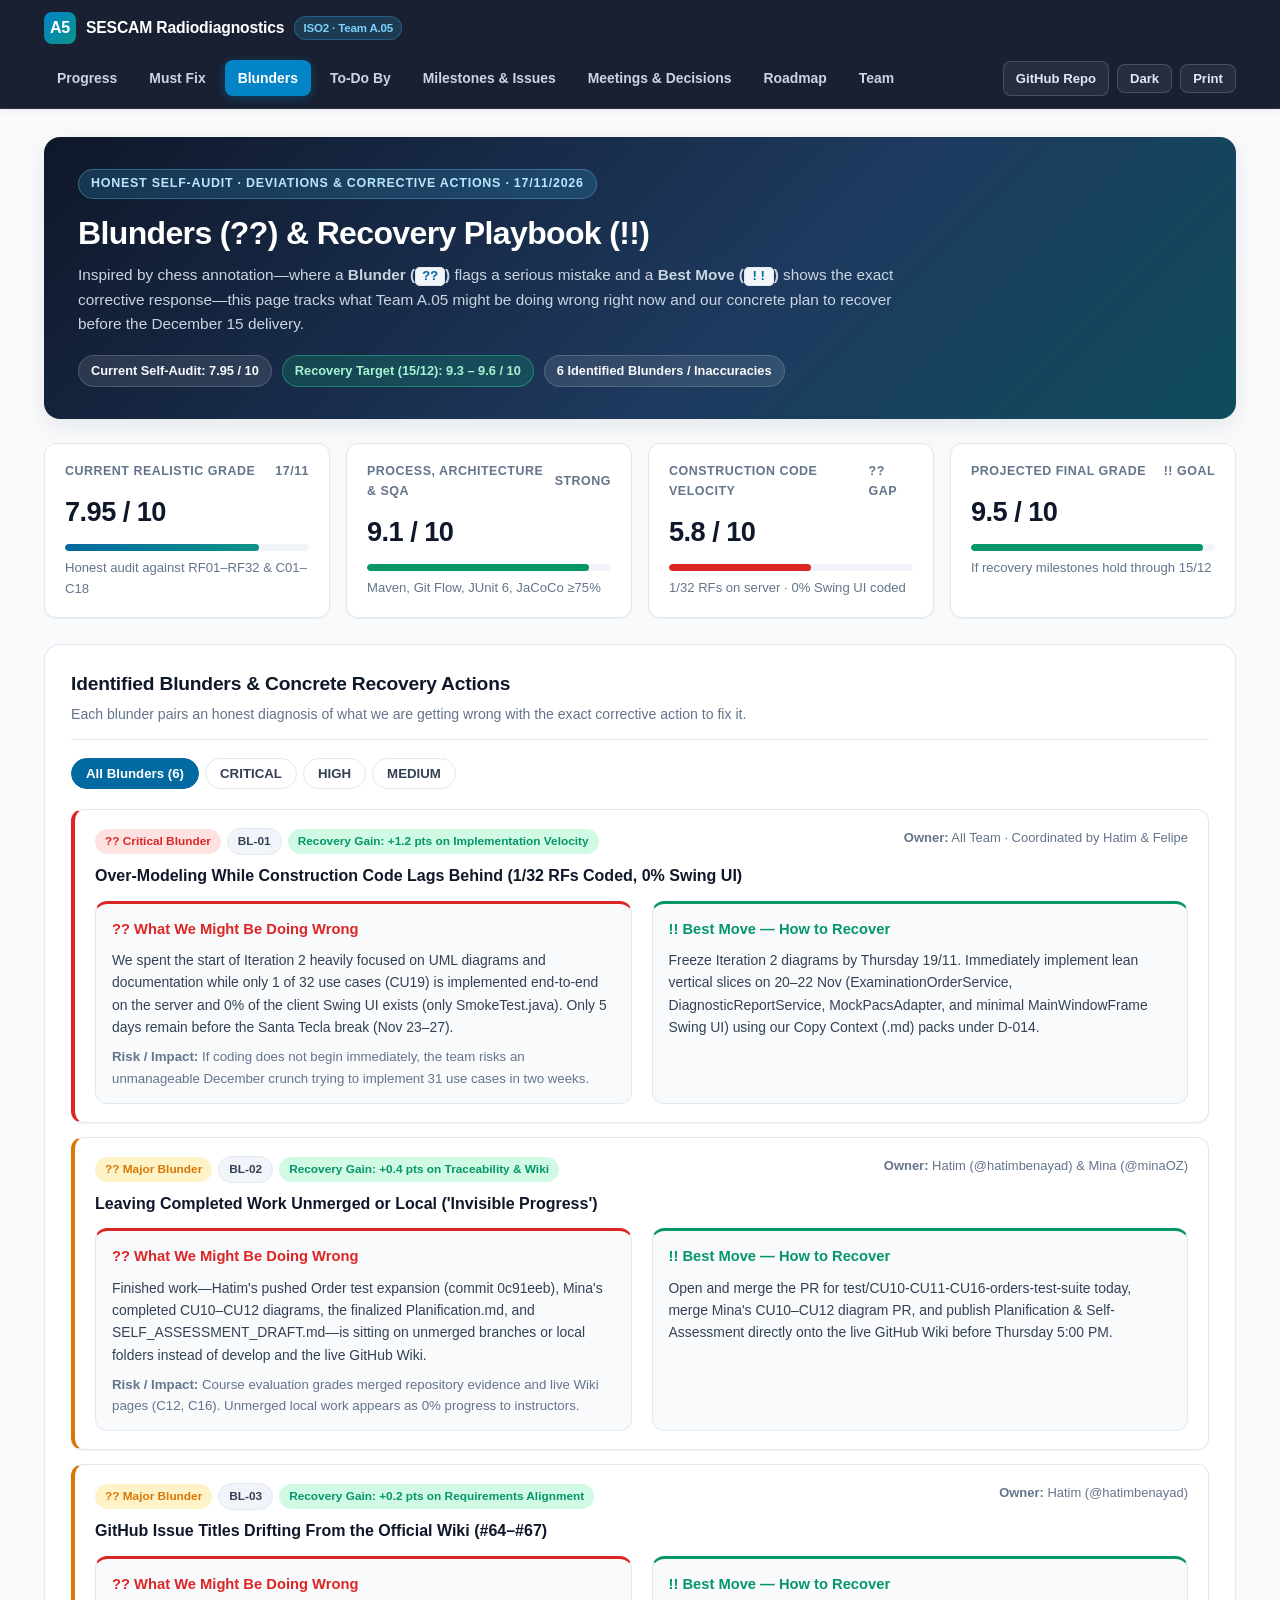
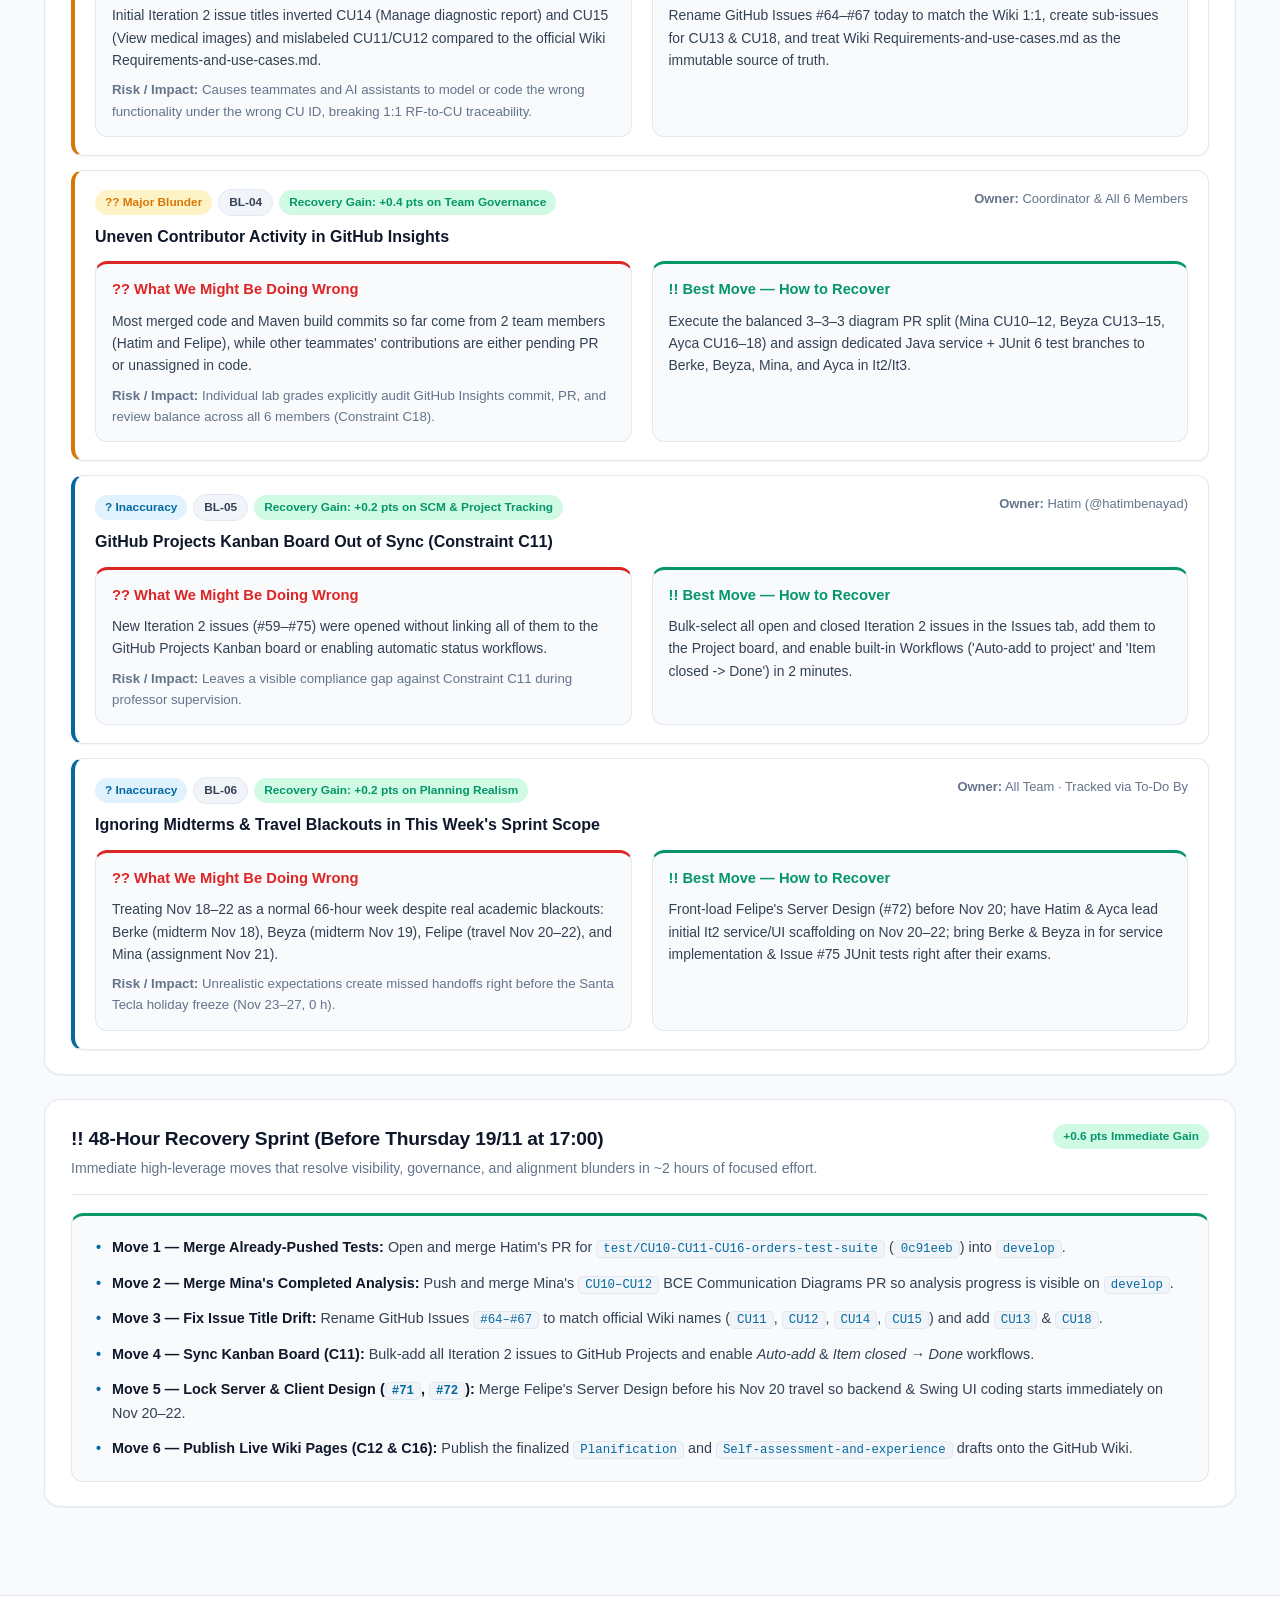
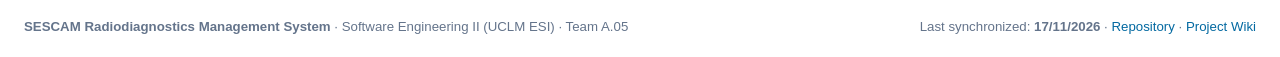
==== blunders.html @ 4b106497 "feat: add Blunders (??) & Recovery Playbook (!!) page with self-audit score and corrective actions" ====
<!DOCTYPE html>
<html lang="en">
<head>
  <meta charset="UTF-8">
  <meta name="viewport" content="width=device-width, initial-scale=1.0">
  <title>Blunders &amp; Recovery · SESCAM Radiodiagnostics (ISO2 Team A.05)</title>
  <link rel="stylesheet" href="style.css">
</head>
<body data-page="blunders">
  <div id="site-navbar"></div>

  <main class="container">
    <header class="page-hero">
      <div class="hero-eyebrow">Honest Self-Audit · Deviations &amp; Corrective Actions · 17/11/2026</div>
      <h1>Blunders (??) &amp; Recovery Playbook (!!)</h1>
      <p>
        Inspired by chess annotation—where a <strong>Blunder (<code>??</code>)</strong> flags a serious mistake and a <strong>Best Move (<code>!!</code>)</strong> shows the exact corrective response—this page tracks what Team A.05 might be doing wrong right now and our concrete plan to recover before the December 15 delivery.
      </p>
      <div class="hero-meta">
        <span class="meta-pill">Current Self-Audit: 7.95 / 10</span>
        <span class="meta-pill green">Recovery Target (15/12): 9.3 &ndash; 9.6 / 10</span>
        <span class="meta-pill">6 Identified Blunders / Inaccuracies</span>
      </div>
    </header>

    <!-- Honest Grade Breakdown KPIs -->
    <section class="kpi-grid" aria-label="Self-audit grade summary">
      <div class="kpi-card">
        <div class="kpi-label"><span>Current Realistic Grade</span><span>17/11</span></div>
        <div class="kpi-value">7.95 / 10</div>
        <div class="progress-bar"><div class="progress-fill" style="width: 79.5%"></div></div>
        <div class="kpi-sub">Honest audit against RF01–RF32 &amp; C01–C18</div>
      </div>
      <div class="kpi-card">
        <div class="kpi-label"><span>Process, Architecture &amp; SQA</span><span>Strong</span></div>
        <div class="kpi-value">9.1 / 10</div>
        <div class="progress-bar"><div class="progress-fill green" style="width: 91%"></div></div>
        <div class="kpi-sub">Maven, Git Flow, JUnit 6, JaCoCo &ge;75%</div>
      </div>
      <div class="kpi-card">
        <div class="kpi-label"><span>Construction Code Velocity</span><span>?? Gap</span></div>
        <div class="kpi-value">5.8 / 10</div>
        <div class="progress-bar"><div class="progress-fill" style="width: 58%; background: var(--danger);"></div></div>
        <div class="kpi-sub">1/32 RFs on server · 0% Swing UI coded</div>
      </div>
      <div class="kpi-card">
        <div class="kpi-label"><span>Projected Final Grade</span><span>!! Goal</span></div>
        <div class="kpi-value">9.5 / 10</div>
        <div class="progress-bar"><div class="progress-fill green" style="width: 95%"></div></div>
        <div class="kpi-sub">If recovery milestones hold through 15/12</div>
      </div>
    </section>

    <!-- Blunders & Recovery Cards -->
    <section class="section-card">
      <div class="section-header">
        <div>
          <h2>Identified Blunders &amp; Concrete Recovery Actions</h2>
          <p>Each blunder pairs an honest diagnosis of what we are getting wrong with the exact corrective action to fix it.</p>
        </div>
      </div>

      <div class="toolbar">
        <div id="blunder-filters" class="filter-group"></div>
      </div>

      <div id="blunders-list" class="issue-list"></div>
    </section>

    <!-- 48-Hour Quick-Win Recovery Plan -->
    <section class="section-card">
      <div class="section-header">
        <div>
          <h2>!! 48-Hour Recovery Sprint (Before Thursday 19/11 at 17:00)</h2>
          <p>Immediate high-leverage moves that resolve visibility, governance, and alignment blunders in ~2 hours of focused effort.</p>
        </div>
        <span class="badge badge-done">+0.6 pts Immediate Gain</span>
      </div>
      <div class="panel success-accent">
        <ul class="clean-list">
          <li><strong>Move 1 — Merge Already-Pushed Tests:</strong> Open and merge Hatim's PR for <code>test/CU10-CU11-CU16-orders-test-suite</code> (<code>0c91eeb</code>) into <code>develop</code>.</li>
          <li><strong>Move 2 — Merge Mina's Completed Analysis:</strong> Push and merge Mina's <code>CU10–CU12</code> BCE Communication Diagrams PR so analysis progress is visible on <code>develop</code>.</li>
          <li><strong>Move 3 — Fix Issue Title Drift:</strong> Rename GitHub Issues <code>#64–#67</code> to match official Wiki names (<code>CU11</code>, <code>CU12</code>, <code>CU14</code>, <code>CU15</code>) and add <code>CU13</code> &amp; <code>CU18</code>.</li>
          <li><strong>Move 4 — Sync Kanban Board (C11):</strong> Bulk-add all Iteration 2 issues to GitHub Projects and enable <em>Auto-add</em> &amp; <em>Item closed &rarr; Done</em> workflows.</li>
          <li><strong>Move 5 — Lock Server &amp; Client Design (<code>#71</code>, <code>#72</code>):</strong> Merge Felipe's Server Design before his Nov 20 travel so backend &amp; Swing UI coding starts immediately on Nov 20–22.</li>
          <li><strong>Move 6 — Publish Live Wiki Pages (C12 &amp; C16):</strong> Publish the finalized <code>Planification</code> and <code>Self-assessment-and-experience</code> drafts onto the GitHub Wiki.</li>
        </ul>
      </div>
    </section>
  </main>

  <div id="site-footer"></div>
  <script src="data.js"></script>
  <script src="app.js"></script>
</body>
</html>
---- style.css ----
/* ==========================================================================
   SESCAM Radiodiagnostics — Team A.05 Engineering Portal
   Software Engineering II (UCLM ESI) · Unified Process & RADIT Hub
   ========================================================================== */

:root {
  --bg: #f8fafc;
  --surface: #ffffff;
  --surface-subtle: #f1f5f9;
  --border: #e2e8f0;
  --border-strong: #cbd5e1;

  --text-main: #0f172a;
  --text-secondary: #334155;
  --text-muted: #64748b;

  --primary: #0369a1;
  --primary-hover: #075985;
  --primary-soft: #e0f2fe;
  --accent: #0d9488;
  --accent-soft: #ccfbf1;

  --success: #059669;
  --success-soft: #d1fae5;
  --warning: #d97706;
  --warning-soft: #fef3c7;
  --danger: #dc2626;
  --danger-soft: #fee2e2;
  --purple: #7c3aed;
  --purple-soft: #ede9fe;

  --nav-bg: rgba(15, 23, 42, 0.96);
  --shadow-xs: 0 1px 2px rgba(15, 23, 42, 0.05);
  --shadow-sm: 0 2px 6px rgba(15, 23, 42, 0.06);
  --shadow-md: 0 8px 24px rgba(15, 23, 42, 0.08);
  --radius-sm: 8px;
  --radius-md: 12px;
  --radius-lg: 16px;
  --font-sans: -apple-system, BlinkMacSystemFont, "Segoe UI", Inter, Roboto, Helvetica, Arial, sans-serif;
  --font-mono: ui-monospace, SFMono-Regular, Menlo, Monaco, Consolas, "Liberation Mono", monospace;
}

[data-theme="dark"] {
  --bg: #0b1120;
  --surface: #111c32;
  --surface-subtle: #1b2842;
  --border: #243451;
  --border-strong: #33476b;

  --text-main: #f1f5f9;
  --text-secondary: #cbd5e1;
  --text-muted: #94a3b8;

  --primary: #38bdf8;
  --primary-hover: #7dd3fc;
  --primary-soft: rgba(56, 189, 248, 0.14);
  --accent: #2dd4bf;
  --accent-soft: rgba(45, 212, 191, 0.14);

  --success: #34d399;
  --success-soft: rgba(52, 211, 153, 0.14);
  --warning: #fbbf24;
  --warning-soft: rgba(251, 191, 36, 0.15);
  --danger: #f87171;
  --danger-soft: rgba(248, 113, 113, 0.15);
  --purple: #a78bfa;
  --purple-soft: rgba(167, 139, 250, 0.15);

  --shadow-xs: 0 1px 2px rgba(0, 0, 0, 0.3);
  --shadow-sm: 0 2px 8px rgba(0, 0, 0, 0.35);
  --shadow-md: 0 10px 28px rgba(0, 0, 0, 0.45);
}

*, *::before, *::after {
  box-sizing: border-box;
  margin: 0;
  padding: 0;
}

html {
  scroll-behavior: smooth;
}

body {
  font-family: var(--font-sans);
  background: var(--bg);
  color: var(--text-main);
  line-height: 1.6;
  min-height: 100vh;
  display: flex;
  flex-direction: column;
  transition: background 0.2s ease, color 0.2s ease;
}

a {
  color: var(--primary);
  text-decoration: none;
}
a:hover {
  text-decoration: underline;
}

code {
  font-family: var(--font-mono);
  font-size: 0.86em;
  background: var(--surface-subtle);
  border: 1px solid var(--border);
  padding: 1px 6px;
  border-radius: 5px;
  color: var(--primary);
}

/* ==========================================================================
   TOP NAVIGATION
   ========================================================================== */
.navbar {
  position: sticky;
  top: 0;
  z-index: 100;
  background: var(--nav-bg);
  backdrop-filter: blur(10px);
  border-bottom: 1px solid rgba(255, 255, 255, 0.09);
  box-shadow: var(--shadow-sm);
}

.navbar-inner {
  max-width: 1240px;
  margin: 0 auto;
  padding: 12px 24px;
  display: flex;
  align-items: center;
  justify-content: space-between;
  gap: 16px;
  flex-wrap: wrap;
}

.brand {
  display: flex;
  align-items: center;
  gap: 10px;
  color: #ffffff;
  font-weight: 700;
  font-size: 0.98rem;
  letter-spacing: -0.01em;
}
.brand:hover {
  text-decoration: none;
}

.brand-mark {
  display: inline-flex;
  align-items: center;
  justify-content: center;
  width: 32px;
  height: 32px;
  border-radius: 8px;
  background: linear-gradient(135deg, #0284c7, #0d9488);
  color: #fff;
  font-size: 1rem;
  font-weight: 800;
}

.brand-sub {
  font-size: 0.72rem;
  font-weight: 600;
  padding: 2px 8px;
  border-radius: 999px;
  background: rgba(56, 189, 248, 0.16);
  color: #7dd3fc;
  border: 1px solid rgba(56, 189, 248, 0.3);
}

.nav-links {
  list-style: none;
  display: flex;
  align-items: center;
  gap: 6px;
  flex-wrap: wrap;
}

.nav-links a {
  display: inline-flex;
  align-items: center;
  gap: 6px;
  padding: 7px 13px;
  border-radius: 8px;
  font-size: 0.87rem;
  font-weight: 600;
  color: #cbd5e1;
  transition: background 0.15s ease, color 0.15s ease;
}

.nav-links a:hover {
  background: rgba(255, 255, 255, 0.08);
  color: #ffffff;
  text-decoration: none;
}

.nav-links a.active {
  background: #0284c7;
  color: #ffffff;
  box-shadow: 0 2px 10px rgba(2, 132, 199, 0.35);
}

.nav-actions {
  display: flex;
  align-items: center;
  gap: 8px;
}

.nav-btn {
  display: inline-flex;
  align-items: center;
  gap: 6px;
  padding: 6px 12px;
  border-radius: 8px;
  border: 1px solid rgba(255, 255, 255, 0.16);
  background: rgba(255, 255, 255, 0.06);
  color: #e2e8f0;
  font-size: 0.82rem;
  font-weight: 600;
  cursor: pointer;
  transition: background 0.15s ease;
}
.nav-btn:hover {
  background: rgba(255, 255, 255, 0.14);
}

/* ==========================================================================
   MAIN LAYOUT & PAGE HEADER
   ========================================================================== */
.container {
  max-width: 1240px;
  width: 100%;
  margin: 0 auto;
  padding: 28px 24px 64px;
  flex: 1;
}

.page-hero {
  background: linear-gradient(135deg, #0f172a 0%, #1e3a5f 60%, #0f4c5c 100%);
  color: #ffffff;
  border-radius: var(--radius-lg);
  padding: 32px 34px;
  margin-bottom: 24px;
  box-shadow: var(--shadow-md);
  position: relative;
  overflow: hidden;
}

.hero-eyebrow {
  display: inline-flex;
  align-items: center;
  gap: 8px;
  font-size: 0.78rem;
  font-weight: 700;
  text-transform: uppercase;
  letter-spacing: 0.06em;
  padding: 4px 12px;
  border-radius: 999px;
  background: rgba(56, 189, 248, 0.18);
  color: #bae6fd;
  border: 1px solid rgba(125, 211, 252, 0.3);
  margin-bottom: 14px;
}

.page-hero h1 {
  font-size: clamp(1.55rem, 2.5vw, 2.1rem);
  font-weight: 800;
  letter-spacing: -0.02em;
  line-height: 1.25;
  margin-bottom: 10px;
}

.page-hero p {
  color: #cbd5e1;
  font-size: 0.96rem;
  max-width: 860px;
}

.hero-meta {
  display: flex;
  flex-wrap: wrap;
  gap: 10px;
  margin-top: 18px;
}

.meta-pill {
  display: inline-flex;
  align-items: center;
  gap: 6px;
  font-size: 0.8rem;
  font-weight: 600;
  padding: 5px 12px;
  border-radius: 999px;
  background: rgba(255, 255, 255, 0.1);
  border: 1px solid rgba(255, 255, 255, 0.16);
  color: #f8fafc;
}
.meta-pill.green {
  background: rgba(16, 185, 129, 0.2);
  border-color: rgba(52, 211, 153, 0.4);
  color: #a7f3d0;
}

/* Purpose Notice Banner */
.purpose-banner {
  background: var(--surface);
  border: 1px solid var(--border);
  border-left: 5px solid var(--primary);
  border-radius: var(--radius-md);
  padding: 20px 24px;
  margin-bottom: 24px;
  box-shadow: var(--shadow-xs);
  display: flex;
  gap: 16px;
  align-items: flex-start;
}

.purpose-icon {
  flex-shrink: 0;
  width: 40px;
  height: 40px;
  border-radius: 10px;
  background: var(--primary-soft);
  color: var(--primary);
  display: flex;
  align-items: center;
  justify-content: center;
  font-size: 1.25rem;
}

.purpose-banner h2 {
  font-size: 1.02rem;
  font-weight: 700;
  margin-bottom: 4px;
  color: var(--text-main);
}

.purpose-banner p {
  font-size: 0.91rem;
  color: var(--text-secondary);
}

/* ==========================================================================
   KPI & QUICK-NAV GRIDS
   ========================================================================== */
.kpi-grid {
  display: grid;
  grid-template-columns: repeat(auto-fit, minmax(220px, 1fr));
  gap: 16px;
  margin-bottom: 26px;
}

.kpi-card {
  background: var(--surface);
  border: 1px solid var(--border);
  border-radius: var(--radius-md);
  padding: 18px 20px;
  box-shadow: var(--shadow-xs);
}

.kpi-label {
  font-size: 0.78rem;
  font-weight: 700;
  text-transform: uppercase;
  letter-spacing: 0.04em;
  color: var(--text-muted);
  display: flex;
  justify-content: space-between;
  align-items: center;
  margin-bottom: 8px;
}

.kpi-value {
  font-size: 1.7rem;
  font-weight: 800;
  color: var(--text-main);
  letter-spacing: -0.02em;
}

.kpi-sub {
  font-size: 0.82rem;
  color: var(--text-muted);
  margin-top: 6px;
}

.progress-bar {
  height: 7px;
  background: var(--surface-subtle);
  border-radius: 999px;
  overflow: hidden;
  margin-top: 10px;
}

.progress-fill {
  height: 100%;
  border-radius: 999px;
  background: linear-gradient(90deg, var(--primary), var(--accent));
}
.progress-fill.green {
  background: var(--success);
}

/* Hub Directory Cards */
.hub-grid {
  display: grid;
  grid-template-columns: repeat(auto-fit, minmax(290px, 1fr));
  gap: 16px;
  margin-bottom: 28px;
}

.hub-card {
  display: flex;
  flex-direction: column;
  justify-content: space-between;
  background: var(--surface);
  border: 1px solid var(--border);
  border-radius: var(--radius-md);
  padding: 20px;
  box-shadow: var(--shadow-xs);
  transition: transform 0.15s ease, border-color 0.15s ease, box-shadow 0.15s ease;
  color: inherit;
}

.hub-card:hover {
  transform: translateY(-2px);
  border-color: var(--primary);
  box-shadow: var(--shadow-md);
  text-decoration: none;
}

.hub-card-top {
  display: flex;
  align-items: center;
  justify-content: space-between;
  margin-bottom: 10px;
}

.hub-card h3 {
  font-size: 1.02rem;
  font-weight: 700;
  color: var(--text-main);
}

.hub-card p {
  font-size: 0.87rem;
  color: var(--text-muted);
  margin-bottom: 14px;
}

.hub-card-link {
  font-size: 0.84rem;
  font-weight: 700;
  color: var(--primary);
}

/* ==========================================================================
   SECTIONS, CARDS & BADGES
   ========================================================================== */
.section-card {
  background: var(--surface);
  border: 1px solid var(--border);
  border-radius: var(--radius-lg);
  padding: 24px 26px;
  margin-bottom: 24px;
  box-shadow: var(--shadow-xs);
}

.section-header {
  display: flex;
  align-items: flex-start;
  justify-content: space-between;
  gap: 14px;
  flex-wrap: wrap;
  margin-bottom: 18px;
  padding-bottom: 14px;
  border-bottom: 1px solid var(--border);
}

.section-header h2 {
  font-size: 1.2rem;
  font-weight: 800;
  letter-spacing: -0.01em;
  display: flex;
  align-items: center;
  gap: 8px;
}

.section-header p {
  font-size: 0.88rem;
  color: var(--text-muted);
  margin-top: 3px;
}

.two-col {
  display: grid;
  grid-template-columns: repeat(auto-fit, minmax(360px, 1fr));
  gap: 20px;
}

.panel {
  background: var(--bg);
  border: 1px solid var(--border);
  border-radius: var(--radius-md);
  padding: 20px;
}

.panel.success-accent {
  border-top: 3px solid var(--success);
}
.panel.primary-accent {
  border-top: 3px solid var(--primary);
}
.panel.warning-accent {
  border-top: 3px solid var(--warning);
}
.panel.danger-accent {
  border-top: 3px solid var(--danger);
}
.panel.purple-accent {
  border-top: 3px solid var(--purple);
}

.panel h3 {
  font-size: 1.02rem;
  font-weight: 700;
  margin-bottom: 14px;
  display: flex;
  align-items: center;
  justify-content: space-between;
  gap: 8px;
}

.clean-list {
  list-style: none;
  display: flex;
  flex-direction: column;
  gap: 12px;
}

.clean-list li {
  font-size: 0.9rem;
  color: var(--text-secondary);
  padding-left: 20px;
  position: relative;
}

.clean-list li::before {
  content: "•";
  position: absolute;
  left: 4px;
  color: var(--primary);
  font-weight: 800;
}

.clean-list strong {
  color: var(--text-main);
}

/* Badges */
.badge {
  display: inline-flex;
  align-items: center;
  gap: 5px;
  font-size: 0.74rem;
  font-weight: 700;
  padding: 3px 10px;
  border-radius: 999px;
  white-space: nowrap;
}

.badge-done {
  background: var(--success-soft);
  color: var(--success);
}
.badge-progress {
  background: var(--primary-soft);
  color: var(--primary);
}
.badge-open {
  background: var(--warning-soft);
  color: var(--warning);
}
.badge-critical {
  background: var(--danger-soft);
  color: var(--danger);
}
.badge-planned {
  background: var(--purple-soft);
  color: var(--purple);
}
.badge-neutral {
  background: var(--surface-subtle);
  color: var(--text-secondary);
  border: 1px solid var(--border);
}

/* ==========================================================================
   FILTERS & BUTTONS
   ========================================================================== */
.toolbar {
  display: flex;
  flex-wrap: wrap;
  align-items: center;
  justify-content: space-between;
  gap: 12px;
  margin-bottom: 20px;
}

.filter-group {
  display: flex;
  flex-wrap: wrap;
  gap: 6px;
}

.filter-btn {
  padding: 7px 14px;
  border-radius: 999px;
  border: 1px solid var(--border);
  background: var(--surface);
  color: var(--text-secondary);
  font-size: 0.83rem;
  font-weight: 600;
  cursor: pointer;
  transition: all 0.15s ease;
}

.filter-btn:hover {
  border-color: var(--primary);
  color: var(--primary);
}

.filter-btn.active {
  background: var(--primary);
  border-color: var(--primary);
  color: #ffffff;
}

.search-input {
  padding: 8px 14px;
  border-radius: 999px;
  border: 1px solid var(--border);
  background: var(--surface);
  color: var(--text-main);
  font-size: 0.86rem;
  min-width: 240px;
  outline: none;
}
.search-input:focus {
  border-color: var(--primary);
  box-shadow: 0 0 0 3px var(--primary-soft);
}

.btn {
  display: inline-flex;
  align-items: center;
  gap: 6px;
  padding: 7px 13px;
  border-radius: var(--radius-sm);
  border: 1px solid var(--border);
  background: var(--surface);
  color: var(--text-main);
  font-size: 0.82rem;
  font-weight: 600;
  cursor: pointer;
  transition: all 0.15s ease;
}

.btn:hover {
  border-color: var(--primary);
  color: var(--primary);
  text-decoration: none;
}

.btn-primary {
  background: var(--primary);
  border-color: var(--primary);
  color: #ffffff;
}
.btn-primary:hover {
  background: var(--primary-hover);
  border-color: var(--primary-hover);
  color: #ffffff;
}

.btn-accent {
  background: var(--accent);
  border-color: var(--accent);
  color: #ffffff;
}
.btn-accent:hover {
  filter: brightness(0.94);
  color: #ffffff;
}

/* ==========================================================================
   ISSUE & TASK CARDS
   ========================================================================== */
.issue-list {
  display: flex;
  flex-direction: column;
  gap: 14px;
}

.issue-card {
  background: var(--surface);
  border: 1px solid var(--border);
  border-left: 4px solid var(--primary);
  border-radius: var(--radius-md);
  padding: 18px 20px;
  box-shadow: var(--shadow-xs);
  transition: border-color 0.15s ease, box-shadow 0.15s ease;
}
.issue-card:hover {
  box-shadow: var(--shadow-sm);
}
.issue-card.status-done {
  border-left-color: var(--success);
}
.issue-card.status-open {
  border-left-color: var(--warning);
}
.issue-card.status-planned {
  border-left-color: var(--purple);
}
.issue-card.status-critical {
  border-left-color: var(--danger);
}

.issue-top {
  display: flex;
  align-items: flex-start;
  justify-content: space-between;
  gap: 12px;
  flex-wrap: wrap;
  margin-bottom: 8px;
}

.issue-badges {
  display: flex;
  flex-wrap: wrap;
  align-items: center;
  gap: 6px;
}

.issue-title {
  font-size: 1rem;
  font-weight: 700;
  color: var(--text-main);
  margin-bottom: 6px;
}

.issue-desc {
  font-size: 0.88rem;
  color: var(--text-secondary);
  margin-bottom: 12px;
}

.issue-meta {
  display: flex;
  flex-wrap: wrap;
  gap: 14px;
  font-size: 0.81rem;
  color: var(--text-muted);
  margin-bottom: 14px;
}

.issue-actions {
  display: flex;
  flex-wrap: wrap;
  gap: 8px;
  padding-top: 12px;
  border-top: 1px solid var(--border);
}

/* ==========================================================================
   TIMELINE & TABLES (ROADMAP / TEAM)
   ========================================================================== */
.timeline {
  display: flex;
  flex-direction: column;
  gap: 16px;
}

.timeline-item {
  display: grid;
  grid-template-columns: 190px 1fr;
  gap: 20px;
  background: var(--surface);
  border: 1px solid var(--border);
  border-radius: var(--radius-md);
  padding: 20px;
  box-shadow: var(--shadow-xs);
}

.timeline-item.active-phase {
  border: 2px solid var(--primary);
  box-shadow: 0 4px 18px rgba(3, 105, 161, 0.14);
}

.timeline-item.freeze-phase {
  background: var(--surface-subtle);
  border-style: dashed;
}

.timeline-left {
  border-right: 1px solid var(--border);
  padding-right: 16px;
}

.timeline-phase-tag {
  font-size: 0.78rem;
  font-weight: 800;
  text-transform: uppercase;
  letter-spacing: 0.05em;
  color: var(--primary);
  margin-bottom: 4px;
}

.timeline-dates {
  font-size: 0.84rem;
  font-weight: 600;
  color: var(--text-main);
  margin-bottom: 8px;
}

.data-table-wrap {
  overflow-x: auto;
}

.data-table {
  width: 100%;
  border-collapse: collapse;
  font-size: 0.88rem;
}

.data-table th,
.data-table td {
  text-align: left;
  padding: 12px 14px;
  border-bottom: 1px solid var(--border);
  vertical-align: top;
}

.data-table th {
  font-size: 0.76rem;
  font-weight: 700;
  text-transform: uppercase;
  letter-spacing: 0.04em;
  color: var(--text-muted);
  background: var(--surface-subtle);
}

.data-table tbody tr:hover {
  background: var(--surface-subtle);
}

/* Team Cards */
.team-grid {
  display: grid;
  grid-template-columns: repeat(auto-fit, minmax(320px, 1fr));
  gap: 18px;
}

.member-card {
  background: var(--surface);
  border: 1px solid var(--border);
  border-radius: var(--radius-md);
  padding: 20px;
  box-shadow: var(--shadow-xs);
  display: flex;
  flex-direction: column;
  gap: 12px;
}

.member-header {
  display: flex;
  align-items: center;
  gap: 12px;
}

.avatar {
  width: 44px;
  height: 44px;
  border-radius: 12px;
  background: linear-gradient(135deg, #0284c7, #0d9488);
  color: #ffffff;
  font-weight: 800;
  font-size: 0.95rem;
  display: flex;
  align-items: center;
  justify-content: center;
  flex-shrink: 0;
}

.member-name {
  font-size: 1rem;
  font-weight: 700;
  color: var(--text-main);
}

.member-role {
  font-size: 0.82rem;
  color: var(--text-muted);
}

.member-kv {
  font-size: 0.86rem;
  color: var(--text-secondary);
}
.member-kv strong {
  color: var(--text-main);
}

/* ==========================================================================
   MODAL & TOAST
   ========================================================================== */
.modal-backdrop {
  position: fixed;
  inset: 0;
  background: rgba(15, 23, 42, 0.65);
  backdrop-filter: blur(4px);
  display: none;
  align-items: center;
  justify-content: center;
  padding: 20px;
  z-index: 200;
}

.modal-backdrop.open {
  display: flex;
}

.modal-box {
  background: var(--surface);
  border: 1px solid var(--border);
  border-radius: var(--radius-lg);
  max-width: 820px;
  width: 100%;
  max-height: 85vh;
  display: flex;
  flex-direction: column;
  box-shadow: var(--shadow-md);
}

.modal-head {
  padding: 16px 22px;
  border-bottom: 1px solid var(--border);
  display: flex;
  align-items: center;
  justify-content: space-between;
  gap: 12px;
}

.modal-head h3 {
  font-size: 1rem;
  font-weight: 700;
}

.modal-body {
  padding: 18px 22px;
  overflow-y: auto;
  flex: 1;
}

.context-pre {
  font-family: var(--font-mono);
  font-size: 0.82rem;
  line-height: 1.55;
  white-space: pre-wrap;
  word-break: break-word;
  background: var(--surface-subtle);
  border: 1px solid var(--border);
  border-radius: var(--radius-sm);
  padding: 16px;
  color: var(--text-main);
}

.modal-foot {
  padding: 14px 22px;
  border-top: 1px solid var(--border);
  display: flex;
  justify-content: flex-end;
  gap: 8px;
}

.toast {
  position: fixed;
  bottom: 24px;
  right: 24px;
  background: #0f172a;
  color: #ffffff;
  padding: 12px 18px;
  border-radius: 10px;
  font-size: 0.87rem;
  font-weight: 600;
  box-shadow: var(--shadow-md);
  border: 1px solid rgba(56, 189, 248, 0.35);
  opacity: 0;
  transform: translateY(12px);
  pointer-events: none;
  transition: opacity 0.2s ease, transform 0.2s ease;
  z-index: 300;
}

.toast.show {
  opacity: 1;
  transform: translateY(0);
}

/* ==========================================================================
   FOOTER & RESPONSIVE
   ========================================================================== */
.site-footer {
  border-top: 1px solid var(--border);
  background: var(--surface);
  padding: 20px 24px;
  font-size: 0.83rem;
  color: var(--text-muted);
}

.footer-inner {
  max-width: 1240px;
  margin: 0 auto;
  display: flex;
  justify-content: space-between;
  align-items: center;
  flex-wrap: wrap;
  gap: 12px;
}

@media (max-width: 760px) {
  .timeline-item {
    grid-template-columns: 1fr;
  }
  .timeline-left {
    border-right: none;
    border-bottom: 1px solid var(--border);
    padding-right: 0;
    padding-bottom: 12px;
  }
  .two-col {
    grid-template-columns: 1fr;
  }
  .purpose-banner {
    flex-direction: column;
  }
}

@media print {
  .navbar, .nav-actions, .toolbar, .issue-actions, .modal-backdrop, .toast {
    display: none !important;
  }
  body {
    background: #ffffff;
    color: #000000;
  }
  .section-card, .issue-card, .timeline-item {
    box-shadow: none;
    break-inside: avoid;
  }
}
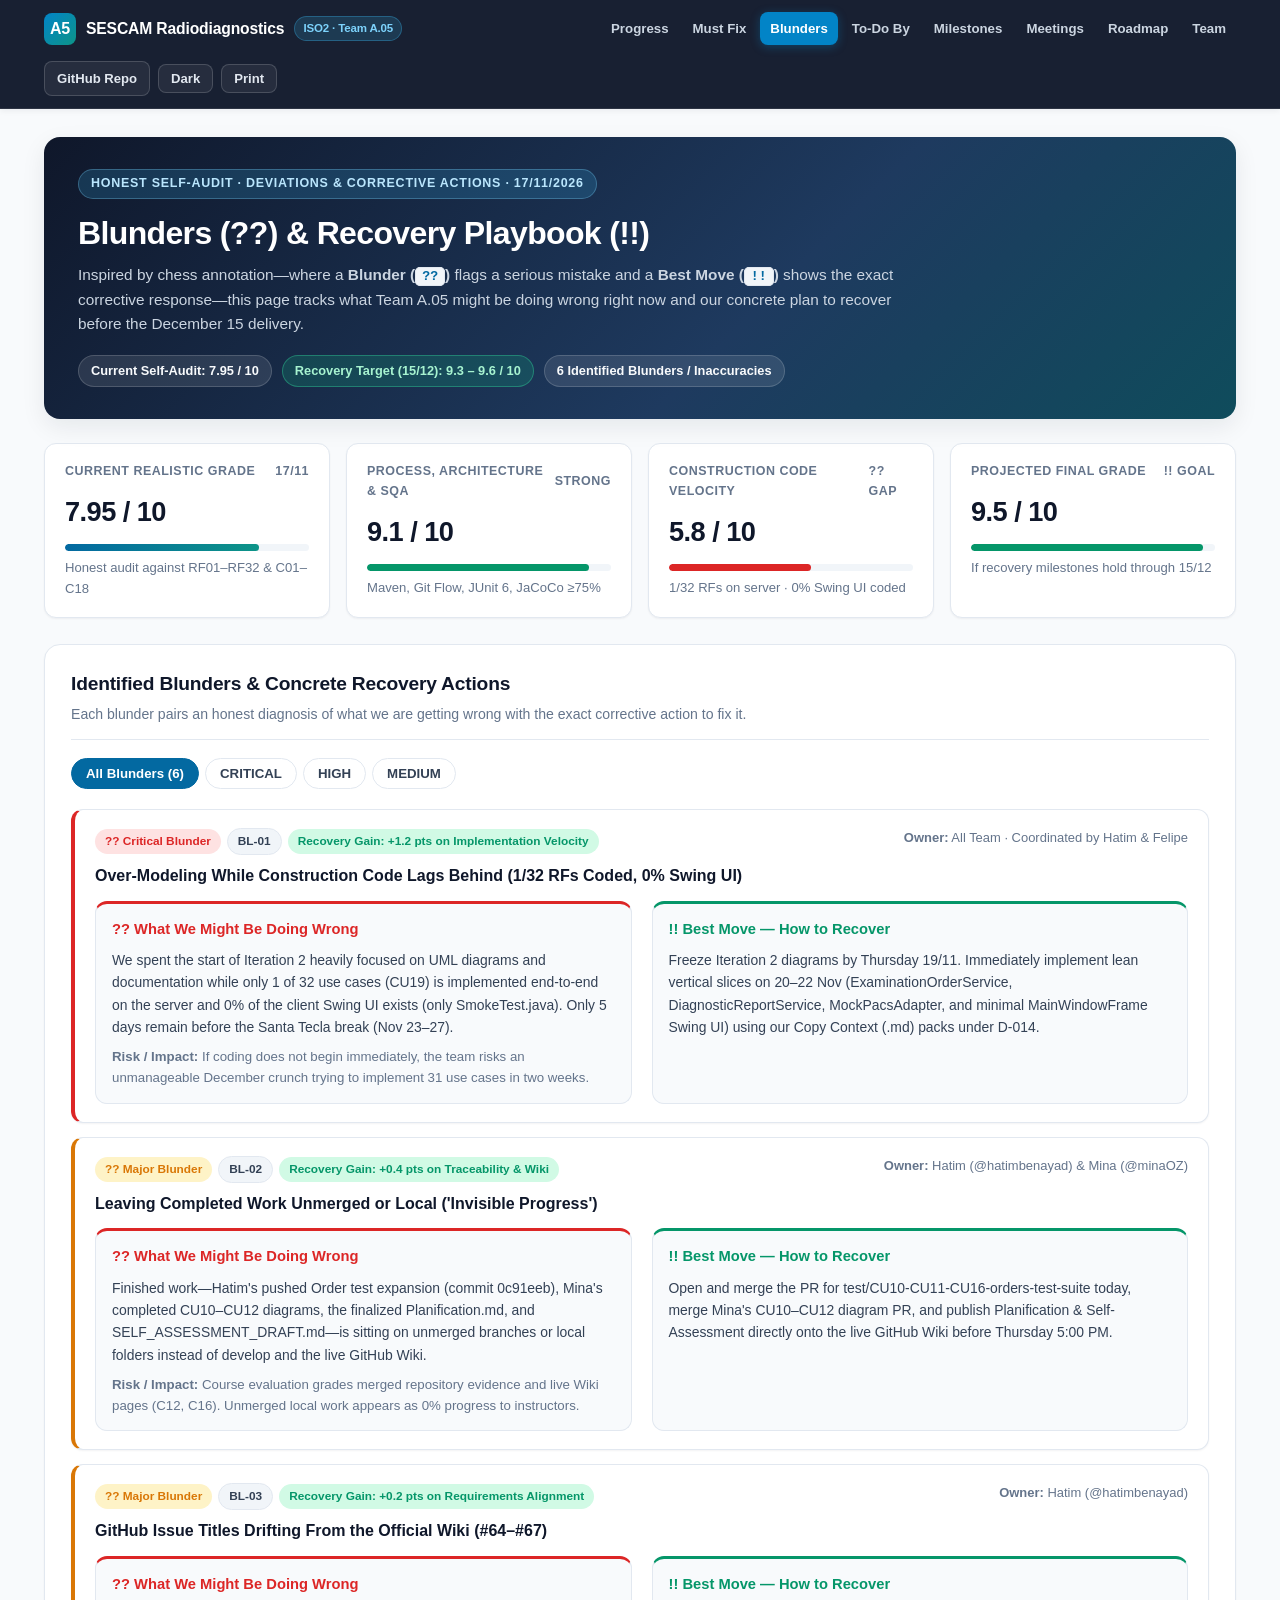
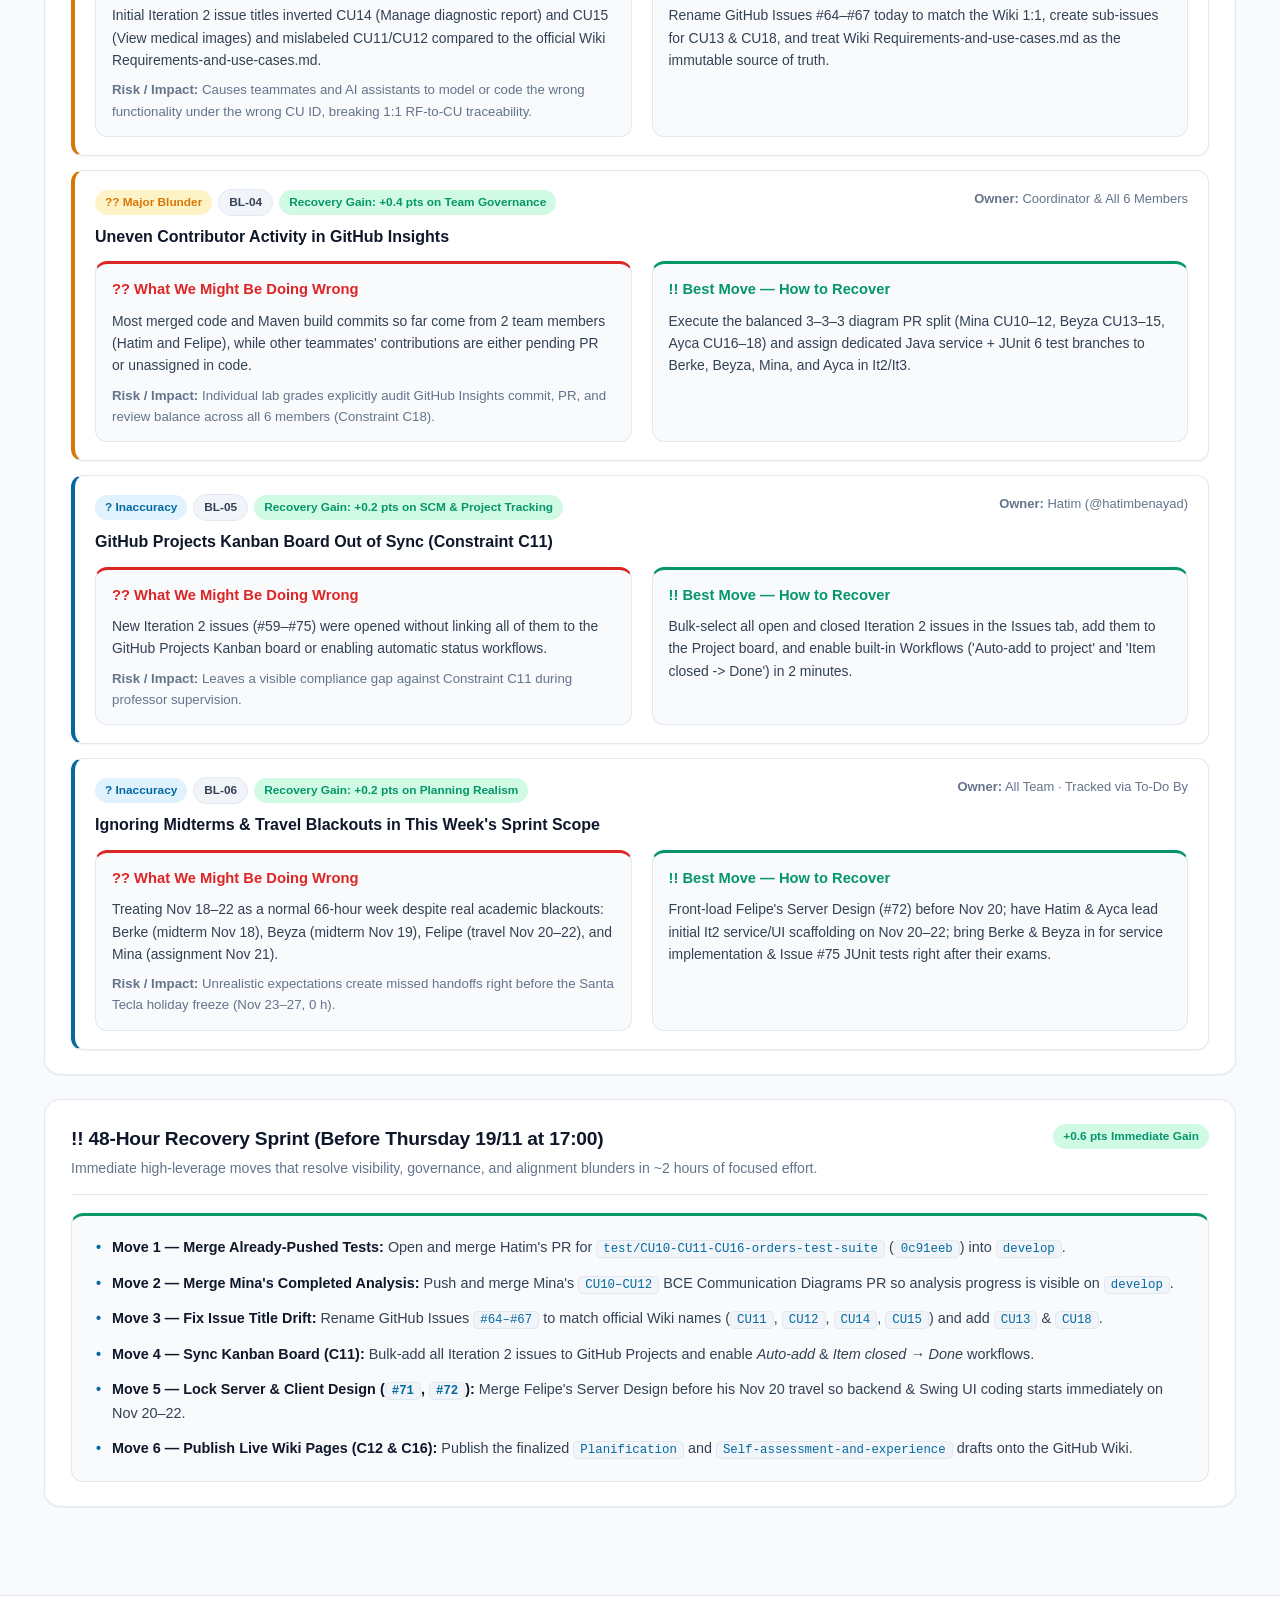
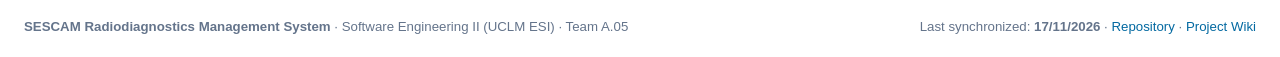
==== commit 79391af0: "fix(nav): add ?v=3 cache-busting and compact navbar labels so Blunders & Meetings show cleanly" ====
--- a/blunders.html
+++ b/blunders.html
@@ -4,7 +4,7 @@
   <meta charset="UTF-8">
   <meta name="viewport" content="width=device-width, initial-scale=1.0">
   <title>Blunders &amp; Recovery · SESCAM Radiodiagnostics (ISO2 Team A.05)</title>
-  <link rel="stylesheet" href="style.css">
+  <link rel="stylesheet" href="style.css?v=3">
 </head>
 <body data-page="blunders">
   <div id="site-navbar"></div>
@@ -90,7 +90,7 @@
   </main>
 
   <div id="site-footer"></div>
-  <script src="data.js"></script>
-  <script src="app.js"></script>
+  <script src="data.js?v=3"></script>
+  <script src="app.js?v=3"></script>
 </body>
 </html>
--- a/style.css
+++ b/style.css
@@ -174,17 +174,17 @@
   list-style: none;
   display: flex;
   align-items: center;
-  gap: 6px;
+  gap: 4px;
   flex-wrap: wrap;
 }
 
 .nav-links a {
   display: inline-flex;
   align-items: center;
-  gap: 6px;
-  padding: 7px 13px;
+  gap: 5px;
+  padding: 6px 10px;
   border-radius: 8px;
-  font-size: 0.87rem;
+  font-size: 0.83rem;
   font-weight: 600;
   color: #cbd5e1;
   transition: background 0.15s ease, color 0.15s ease;
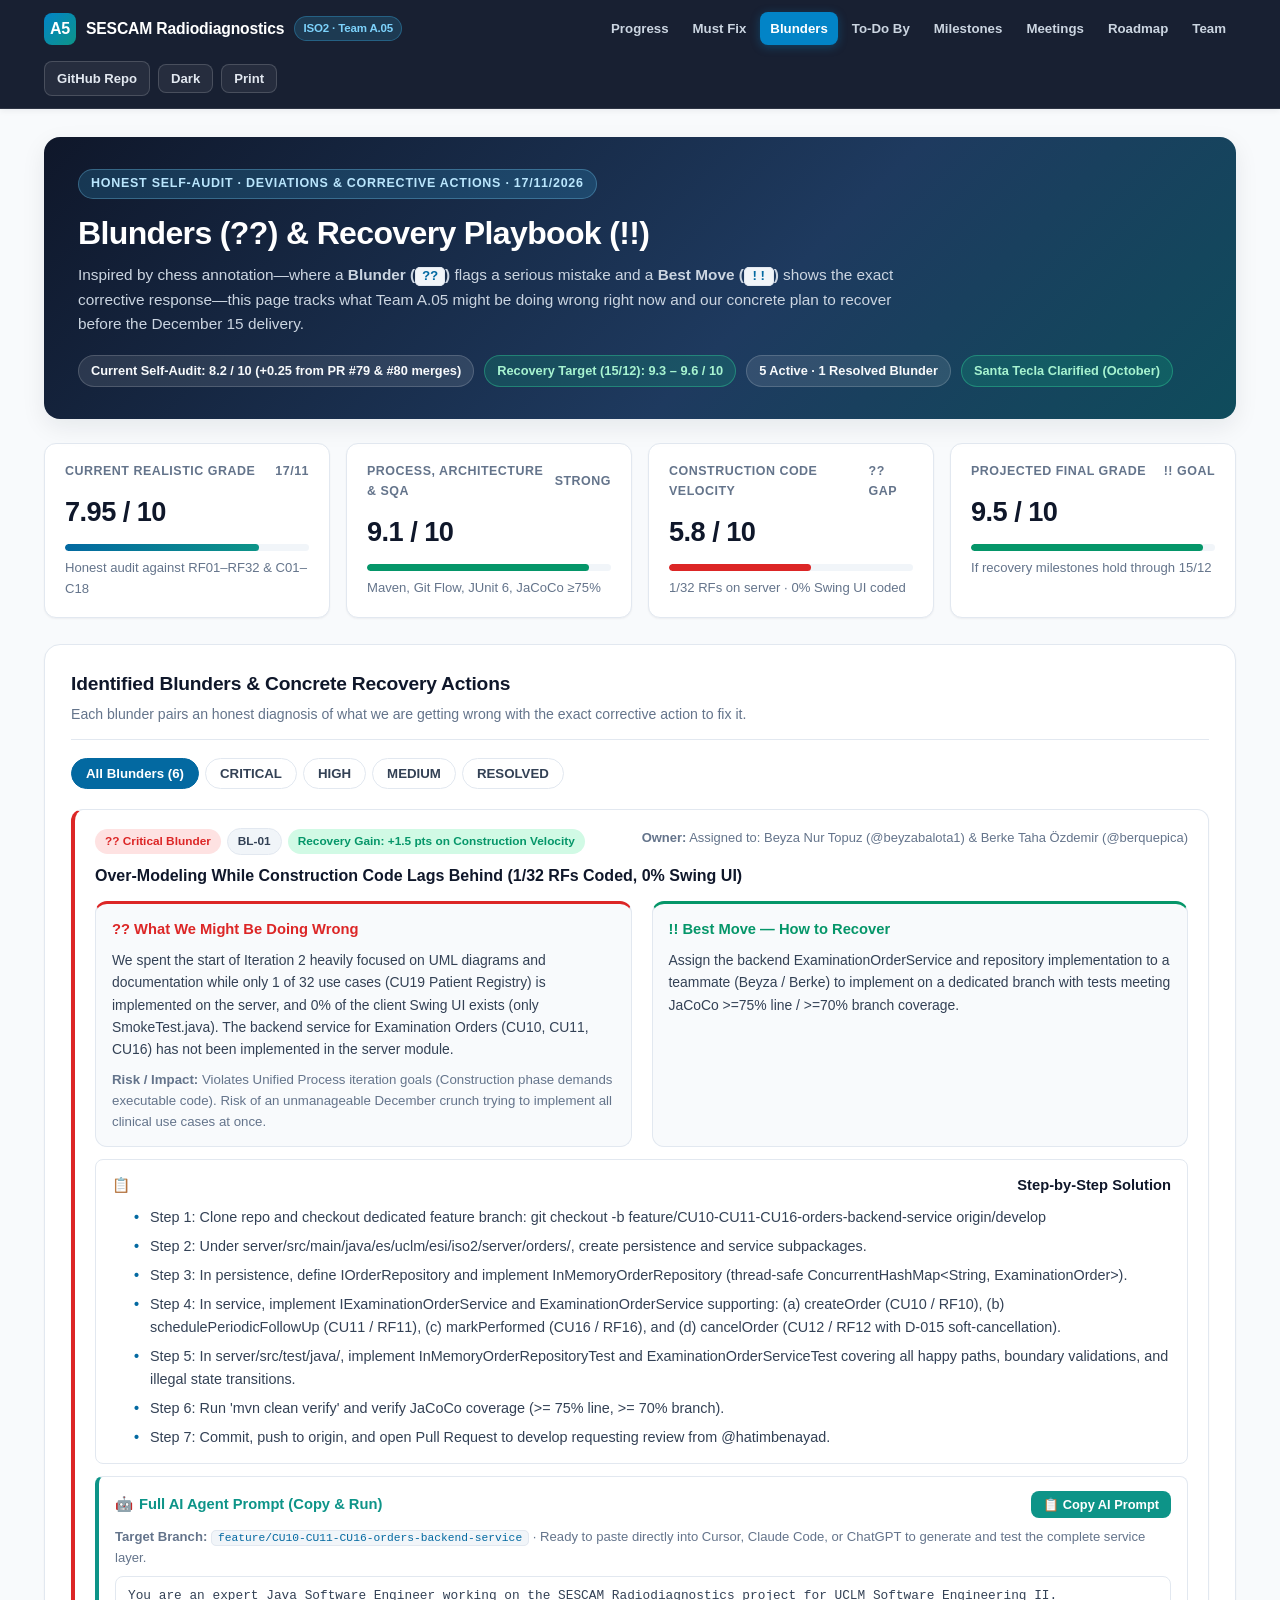
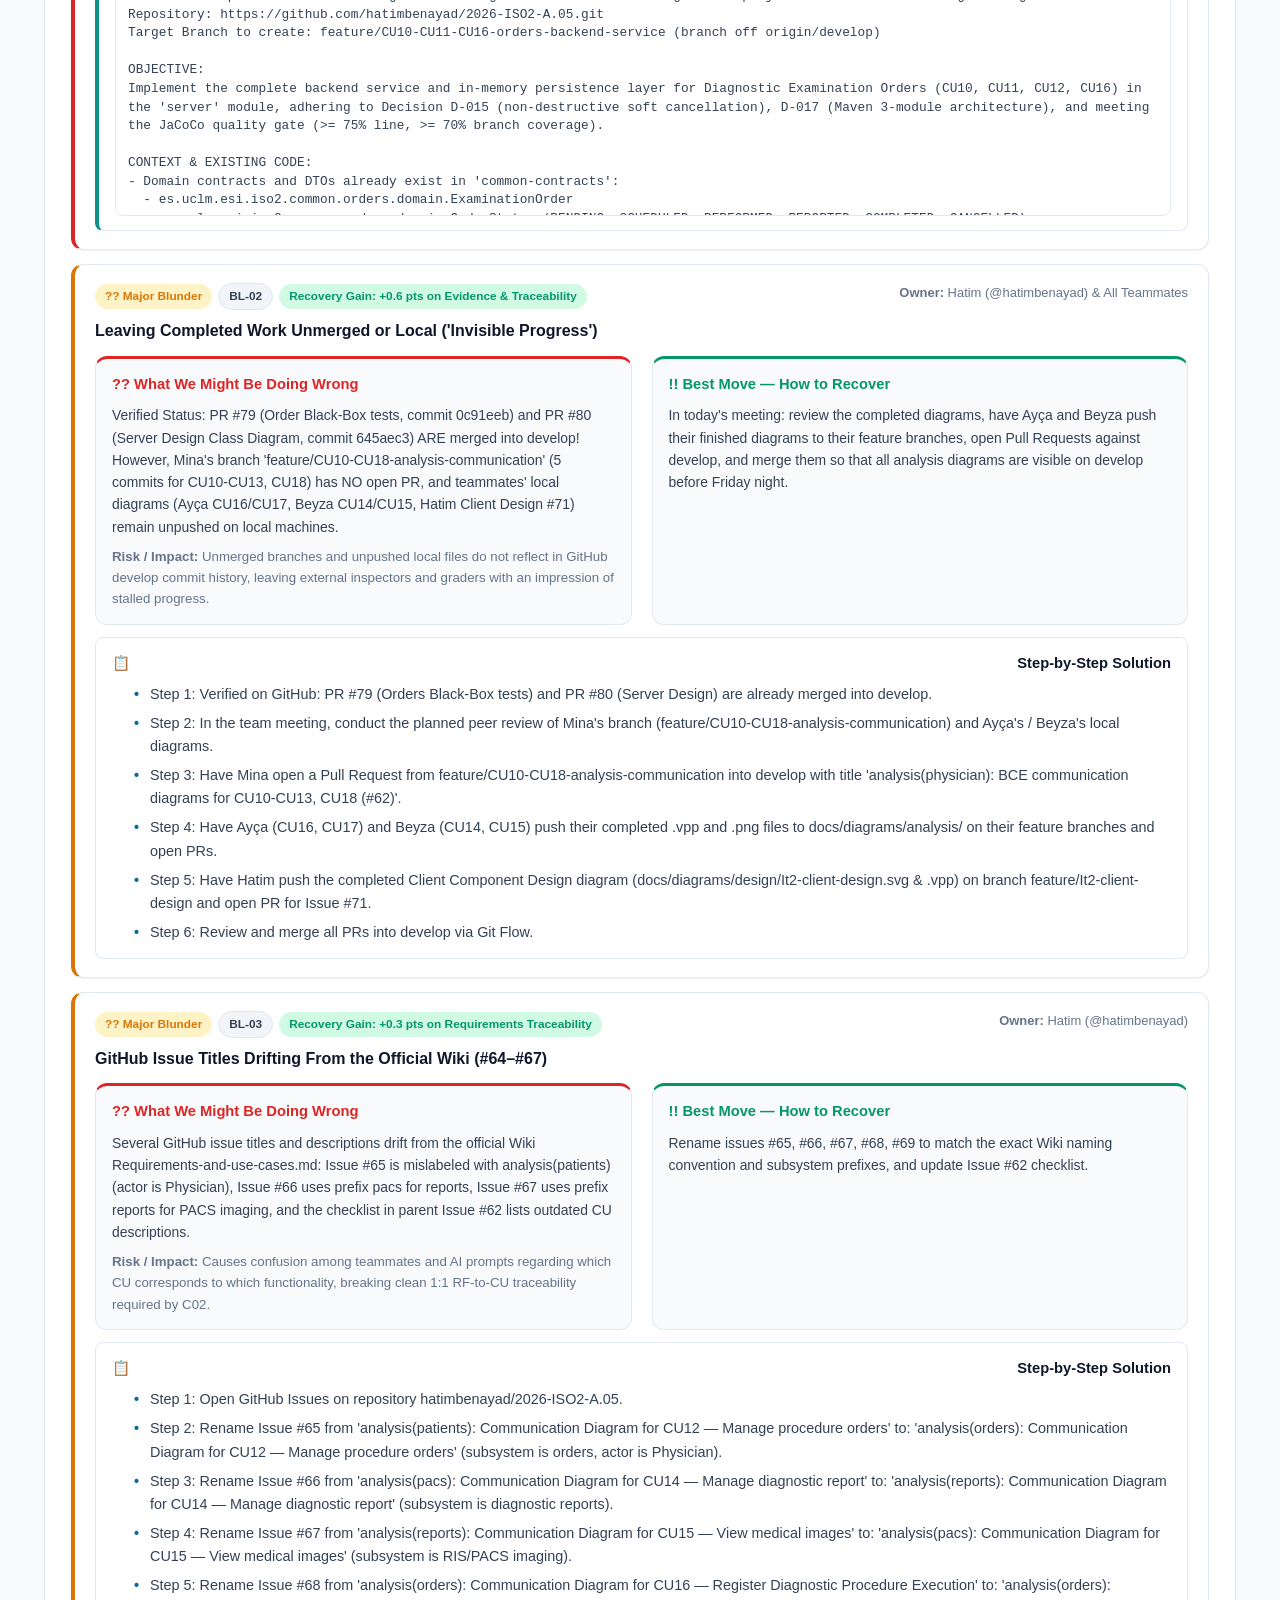
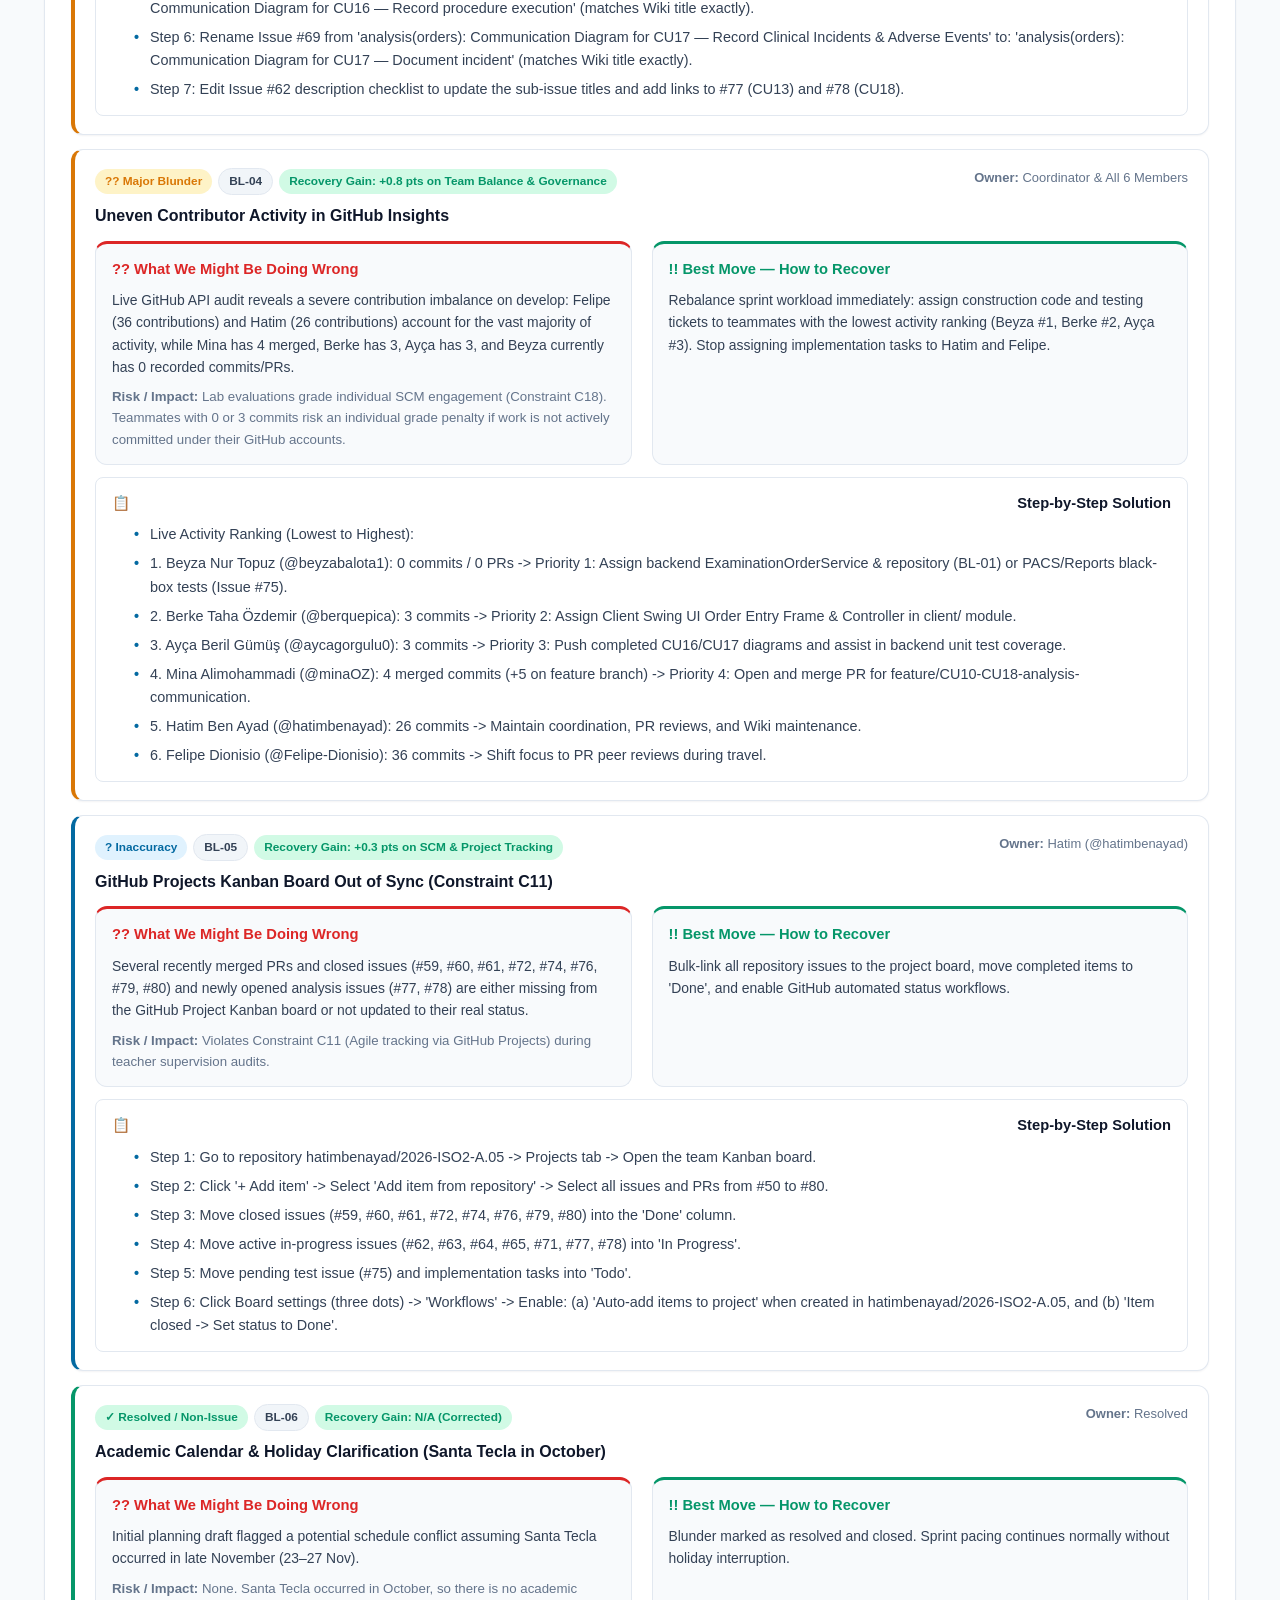
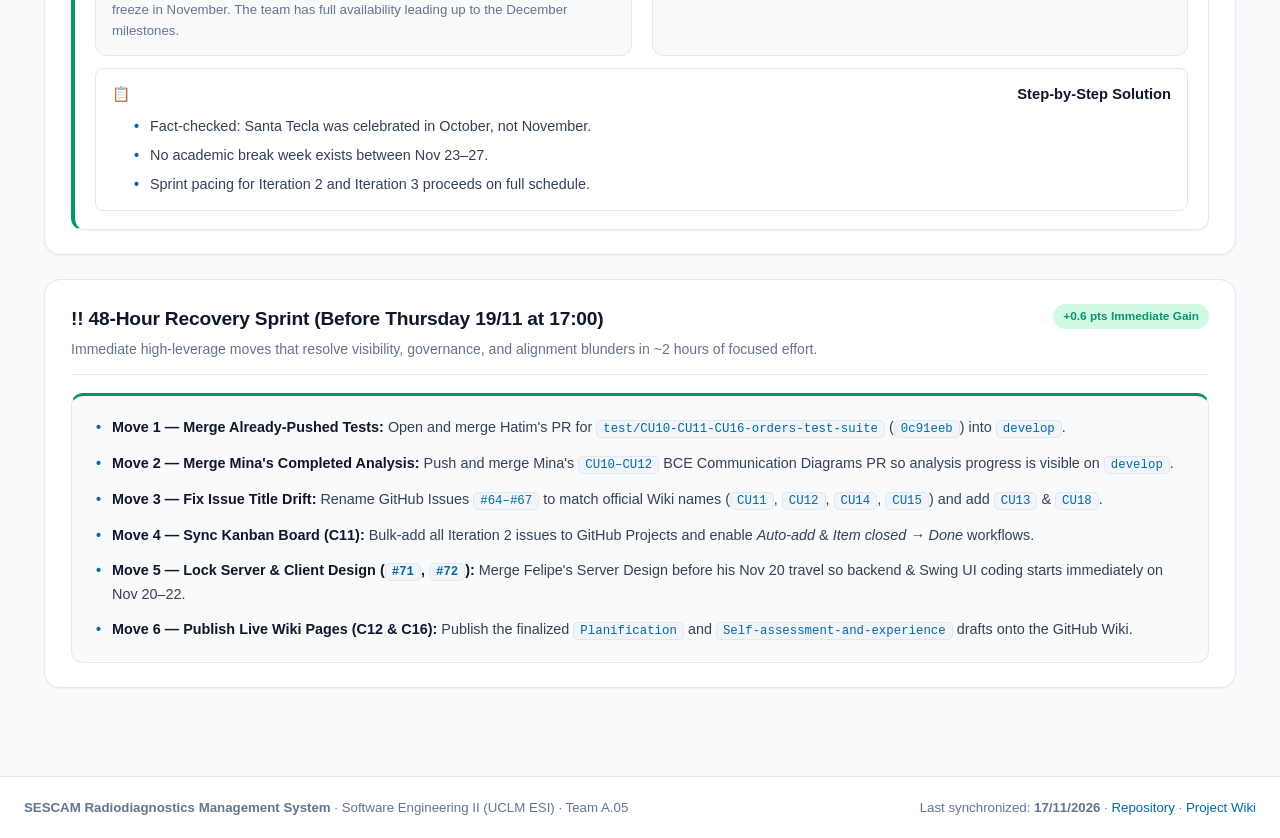
==== commit 4317e94d: "feat(blunders): add step-by-step solutions, copyable AI agent prompt for BL-01, live contributor aud" ====
--- a/blunders.html
+++ b/blunders.html
@@ -4,7 +4,7 @@
   <meta charset="UTF-8">
   <meta name="viewport" content="width=device-width, initial-scale=1.0">
   <title>Blunders &amp; Recovery · SESCAM Radiodiagnostics (ISO2 Team A.05)</title>
-  <link rel="stylesheet" href="style.css?v=3">
+  <link rel="stylesheet" href="style.css?v=4">
 </head>
 <body data-page="blunders">
   <div id="site-navbar"></div>
@@ -17,9 +17,10 @@
         Inspired by chess annotation—where a <strong>Blunder (<code>??</code>)</strong> flags a serious mistake and a <strong>Best Move (<code>!!</code>)</strong> shows the exact corrective response—this page tracks what Team A.05 might be doing wrong right now and our concrete plan to recover before the December 15 delivery.
       </p>
       <div class="hero-meta">
-        <span class="meta-pill">Current Self-Audit: 7.95 / 10</span>
+        <span class="meta-pill">Current Self-Audit: 8.2 / 10 (+0.25 from PR #79 &amp; #80 merges)</span>
         <span class="meta-pill green">Recovery Target (15/12): 9.3 &ndash; 9.6 / 10</span>
-        <span class="meta-pill">6 Identified Blunders / Inaccuracies</span>
+        <span class="meta-pill">5 Active &middot; 1 Resolved Blunder</span>
+        <span class="meta-pill green">Santa Tecla Clarified (October)</span>
       </div>
     </header>
 
@@ -90,7 +91,7 @@
   </main>
 
   <div id="site-footer"></div>
-  <script src="data.js?v=3"></script>
-  <script src="app.js?v=3"></script>
+  <script src="data.js?v=4"></script>
+  <script src="app.js?v=4"></script>
 </body>
 </html>
